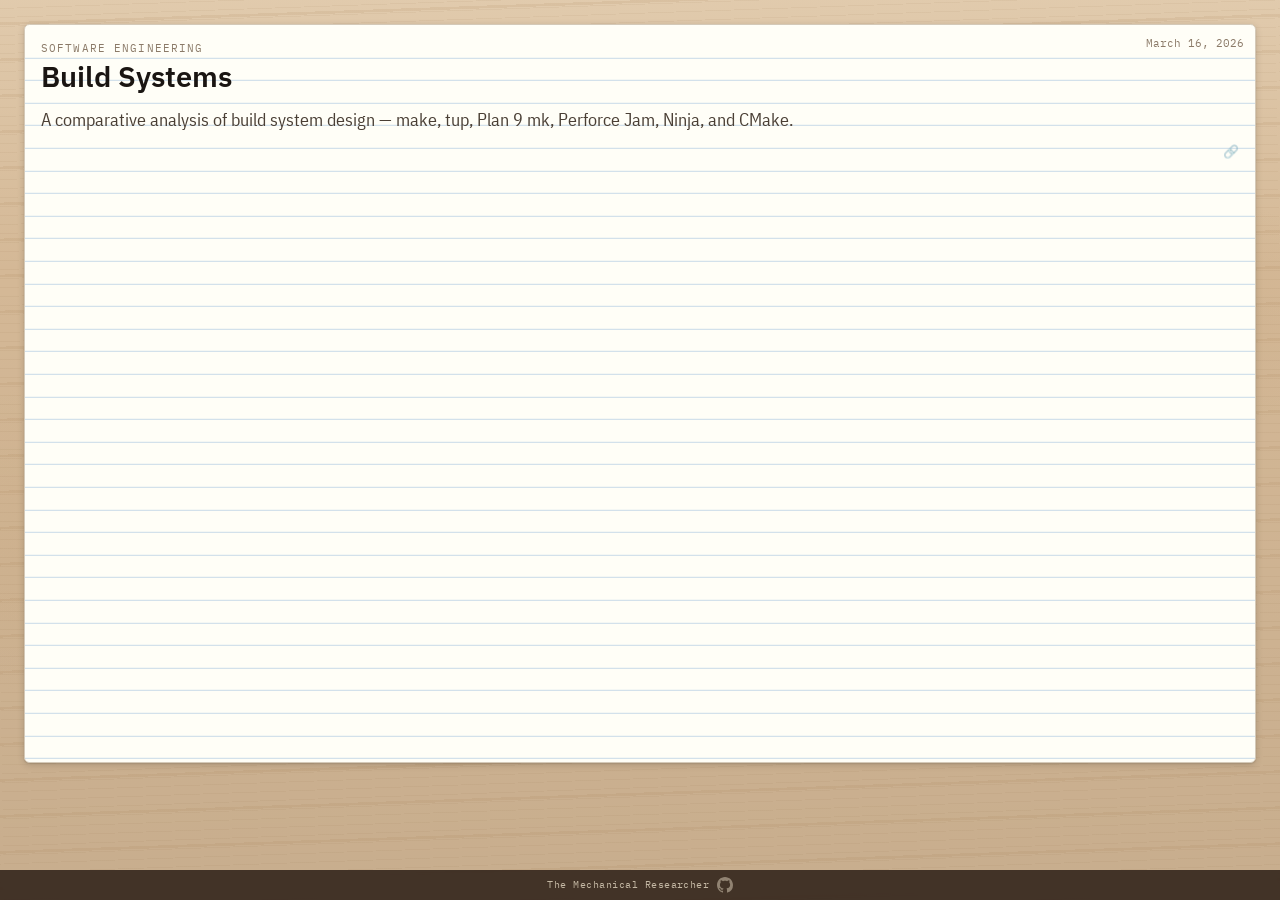
==== index.html @ 3926db24 "deploy: 2026-03-17 06:07:48 UTC" ====
<!DOCTYPE html>
<html lang="en">
<head>
  <meta charset="utf-8">
  <meta name="viewport" content="width=device-width, initial-scale=1">
  <title>The Mechanical Researcher</title>
  <link rel="stylesheet" href="static/css/index.css">
  <link rel="stylesheet" href="https://fonts.googleapis.com/css2?family=IBM+Plex+Sans:wght@400;600&family=IBM+Plex+Sans+Condensed:wght@400;600&family=IBM+Plex+Mono:wght@400&display=swap">
</head>
<body>
  <div class="desk-scene">
    <div class="desk-surface">
      <div class="mug"><span class="mug-base"></span></div>
      <div class="pen"></div>
      <div class="card-stack" id="card-stack">
        <!-- card stack visual (decorative) -->
      </div>
    </div>
    <div class="active-card-area" id="active-card-area">
      <!-- cards are injected here by JS -->
    </div>
  </div>
  <div class="grid-overlay" id="grid-overlay">
    <div class="grid-container" id="grid-container"></div>
  </div>
  <button class="grid-close" id="grid-close">&times;</button>
  <footer class="bottom-bar">
    <span class="site-title">The Mechanical Researcher</span>
    <a href="https://github.com/OrangeTide/the-mechanical-researcher" class="github-link" title="View on GitHub">
      <svg width="16" height="16" viewBox="0 0 16 16" fill="currentColor"><path d="M8 0C3.58 0 0 3.58 0 8c0 3.54 2.29 6.53 5.47 7.59.4.07.55-.17.55-.38 0-.19-.01-.82-.01-1.49-2.01.37-2.53-.49-2.69-.94-.09-.23-.48-.94-.82-1.13-.28-.15-.68-.52-.01-.53.63-.01 1.08.58 1.23.82.72 1.21 1.87.87 2.33.66.07-.52.28-.87.51-1.07-1.78-.2-3.64-.89-3.64-3.95 0-.87.31-1.59.82-2.15-.08-.2-.36-1.02.08-2.12 0 0 .67-.21 2.2.82.64-.18 1.32-.27 2-.27.68 0 1.36.09 2 .27 1.53-1.04 2.2-.82 2.2-.82.44 1.1.16 1.92.08 2.12.51.56.82 1.27.82 2.15 0 3.07-1.87 3.75-3.65 3.95.29.25.54.73.54 1.48 0 1.07-.01 1.93-.01 2.2 0 .21.15.46.55.38A8.01 8.01 0 0016 8c0-4.42-3.58-8-8-8z"/></svg>
    </a>
  </footer>
  <script>
    window.CARDS = [
      {"title":"Build Systems","abstract":"A comparative analysis of build system design — make, tup, Plan 9 mk, Perforce Jam, Ninja, and CMake.","date":"2026-03-16","dateDisplay":"March 16, 2026","category":"software engineering","url":"build-systems/index.html"}
    ];
  </script>
  <script src="static/js/card-stack.js"></script>
</body>
</html>
---- static/css/index.css ----
/* Index page styles — The Mechanical Researcher */
/* Desk scene with card stack */
/* All sizes proportional via vw/vh/vmin/% — no fixed pixel dimensions */

*, *::before, *::after {
  box-sizing: border-box;
  margin: 0;
  padding: 0;
}

html, body {
  height: 100%;
  overflow: hidden;
  font-family: 'IBM Plex Sans', sans-serif;
}

/* --- Desk scene --- */

.desk-scene {
  width: 100%;
  height: 100%;
  /* Light warm wood base color */
  background-color: #d4b896;
  /* Wood grain: converging lines for oblique perspective feel */
  background-image:
    /* Broad grain bands — slightly converging toward top (oblique) */
    repeating-linear-gradient(
      178deg,
      transparent,
      transparent 2.5vh,
      rgba(160,120,75,0.12) 2.5vh,
      rgba(160,120,75,0.12) 2.8vh,
      transparent 2.8vh,
      transparent 4vh
    ),
    /* Fine grain lines */
    repeating-linear-gradient(
      178deg,
      transparent,
      transparent 0.9vh,
      rgba(140,105,65,0.07) 0.9vh,
      rgba(140,105,65,0.07) 1vh
    ),
    /* Subtle knot / color variation */
    radial-gradient(
      ellipse 40vw 25vh at 30% 60%,
      rgba(190,150,100,0.25) 0%,
      transparent 100%
    ),
    radial-gradient(
      ellipse 30vw 20vh at 75% 35%,
      rgba(175,135,90,0.2) 0%,
      transparent 100%
    ),
    /* Oblique shading — lighter at top (further), darker at bottom (closer) */
    linear-gradient(
      to bottom,
      rgba(255,245,225,0.3) 0%,
      transparent 30%,
      rgba(0,0,0,0.06) 100%
    );
  position: relative;
  display: flex;
  align-items: center;
  justify-content: center;
}

.desk-surface {
  position: absolute;
  width: 100%;
  height: 100%;
  pointer-events: none;
}

/* Make mug clickable */
.mug {
  pointer-events: auto;
  cursor: pointer;
}

/* --- Mug (oblique 3D view — cylinder seen from above-right) --- */
/* Built from: elliptical rim, cylindrical body with shading, elliptical base, handle */

.mug {
  position: absolute;
  left: 50%;
  top: 50%;
  transform: translate(-50%, -50%);
  width: 5.5vmin;
  height: 7vmin;
  /* Cylindrical body — vertical gradient for light/shadow curvature */
  background:
    linear-gradient(
      90deg,
      #c4b8a4 0%,
      #ddd5c8 15%,
      #ece6dc 35%,
      #f5f0e8 50%,
      #ece6dc 65%,
      #ddd5c8 85%,
      #c4b8a4 100%
    );
  border-radius: 50% 50% 50% 50% / 4% 4% 6% 6%;
  box-shadow:
    0.3vmin 0.5vmin 1.5vmin rgba(0,0,0,0.3),
    -0.1vmin 0 0.3vmin rgba(0,0,0,0.08);
}

/* Elliptical rim (top opening — seen from oblique above) */
.mug::before {
  content: '';
  position: absolute;
  top: -0.6vmin;
  left: -0.15vmin;
  width: calc(100% + 0.3vmin);
  height: 2.8vmin;
  border-radius: 50%;
  /* Outer rim */
  border: 0.25vmin solid #b8aa96;
  /* Tea liquid inside — darker center, lighter edge (meniscus) */
  background:
    radial-gradient(
      ellipse 70% 60% at 45% 50%,
      #5c4430 0%,
      #7a5e42 50%,
      #967754 80%,
      #b8aa96 100%
    );
  box-shadow:
    inset 0 0.2vmin 0.5vmin rgba(0,0,0,0.2),
    inset 0 -0.1vmin 0.3vmin rgba(255,255,255,0.1);
}

/* Elliptical base (bottom of mug — visible in oblique view) */
/* We use a box-shadow trick since we've used both pseudo-elements */
/* The bottom curvature is handled by the body's border-radius + a bottom shadow */

/* Elliptical base (bottom of cylinder — only bottom half visible) */
.mug-base {
  position: absolute;
  bottom: -0.9vmin;
  left: -0.15vmin;
  width: calc(100% + 0.3vmin);
  height: 1.8vmin;
  border-radius: 50%;
  background:
    linear-gradient(
      90deg,
      #a89880 0%,
      #c4b8a4 30%,
      #d4c9b8 50%,
      #c4b8a4 70%,
      #a89880 100%
    );
  box-shadow: 0 0.3vmin 0.6vmin rgba(0,0,0,0.2);
  z-index: -1;
  clip-path: inset(50% 0 0 0);
}

/* Handle — C-shaped, attached to the right side */
.mug::after {
  content: '';
  position: absolute;
  right: -1.8vmin;
  top: 18%;
  width: 1.8vmin;
  height: 3.2vmin;
  border: 0.35vmin solid transparent;
  border-right-color: #c4b8a4;
  border-top-color: #c4b8a4;
  border-bottom-color: #c4b8a4;
  border-radius: 0 50% 50% 0;
  /* Shading on handle */
  background:
    linear-gradient(
      180deg,
      #ddd5c8 0%,
      #ece6dc 40%,
      #ddd5c8 100%
    );
  background-clip: padding-box;
  box-shadow: 0.15vmin 0.2vmin 0.4vmin rgba(0,0,0,0.15);
}

/* --- Pen --- */

.pen {
  position: absolute;
  left: 15%;
  bottom: 25%;
  width: 12vmin;
  height: 0.7vmin;
  background: linear-gradient(90deg, #1a1512 0%, #1a1512 75%, #c4a44a 75%, #c4a44a 85%, #1a1512 85%);
  border-radius: 0.15vmin 0.35vmin 0.35vmin 0.15vmin;
  transform: rotate(-12deg);
  box-shadow: 0.1vmin 0.2vmin 0.6vmin rgba(0,0,0,0.3);
}

.pen::before {
  content: '';
  position: absolute;
  left: -0.9vmin;
  top: 0.08vmin;
  width: 1vmin;
  height: 0.5vmin;
  background: linear-gradient(90deg, #8b7a68, #1a1512);
  clip-path: polygon(0 50%, 100% 0, 100% 100%);
}

/* --- Card stack (decorative pile on desk, oblique view) --- */

.card-stack {
  position: absolute;
  right: 12%;
  top: 50%;
  transform: translateY(-50%) perspective(50vmin) rotateX(45deg);
  transform-style: preserve-3d;
  width: 18vmin;
  height: calc(18vmin * 3 / 5);  /* 5:3 aspect ratio */
  pointer-events: none;
}

/* --- Active card area (where the zoomed card lives) --- */

.active-card-area {
  position: absolute;
  inset: 0;
  display: flex;
  align-items: center;
  justify-content: center;
  z-index: 5;
  pointer-events: none;
}

/* --- Index card --- */

.index-card {
  position: absolute;
  background: #fffef7;
  border: 1px solid #d4c9b8;
  border-radius: 0.6vmin;
  padding: 1em;
  box-shadow:
    0 0.2vmin 0.8vmin rgba(0,0,0,0.15),
    0 0.1vmin 0.2vmin rgba(0,0,0,0.1);
  cursor: pointer;
  pointer-events: auto;
  transform-origin: center center;
  will-change: transform, opacity;
  transition: none;
  /* Lined paper effect */
  background-image:
    repeating-linear-gradient(
      transparent,
      transparent 2.4vmin,
      #c8dae8 2.4vmin,
      #c8dae8 calc(2.4vmin + 1px)
    );
  background-position: 0 1.2vmin;
}

.index-card .card-date {
  position: absolute;
  top: 1em;
  right: 1em;
  font-family: 'IBM Plex Mono', monospace;
  font-size: 0.7em;
  color: #8b7a68;
}

.index-card .card-category {
  font-family: 'IBM Plex Mono', monospace;
  font-size: 0.7em;
  text-transform: uppercase;
  letter-spacing: 0.1em;
  color: #8b7a68;
  margin-bottom: 0.3em;
}

.index-card .card-title {
  font-family: 'IBM Plex Sans', sans-serif;
  font-size: 1.8em;
  font-weight: 600;
  color: #1a1512;
  line-height: 1.3;
  margin-bottom: 0.4em;
}

.index-card .card-abstract {
  font-family: 'IBM Plex Sans Condensed', sans-serif;
  font-size: 1.1em;
  color: #4a3f35;
  line-height: 1.5;
}

.index-card .card-footer {
  display: flex;
  align-items: center;
  justify-content: flex-end;
  margin-top: 0.6em;
}

.card-permalink {
  font-size: 0.8em;
  text-decoration: none;
  color: #8b7a68;
  opacity: 0.5;
  transition: opacity 0.15s ease;
  cursor: pointer;
}

.card-permalink:hover {
  opacity: 1;
}

/* --- End card --- */

.index-card.end-card {
  background-image: none;
  display: flex;
  align-items: center;
  justify-content: center;
}

.index-card.end-card .card-title {
  text-align: center;
  color: #8b7a68;
  font-size: max(1rem, 2.2vmin);
}

/* --- Bottom bar --- */

.bottom-bar {
  position: fixed;
  bottom: 0;
  left: 0;
  right: 0;
  text-align: center;
  padding: 0.8vh 1vw;
  background: rgba(43, 30, 22, 0.85);
  backdrop-filter: blur(4px);
  z-index: 20;
}

.bottom-bar {
  display: flex;
  align-items: center;
  justify-content: center;
  gap: 0.8vmin;
}

.bottom-bar .site-title {
  font-family: 'IBM Plex Mono', monospace;
  font-size: max(0.6rem, 0.9vmin);
  color: #c4b8a4;
  letter-spacing: 0.05em;
}

.bottom-bar .github-link {
  color: #c4b8a4;
  opacity: 0.6;
  transition: opacity 0.15s ease;
  line-height: 1;
  display: flex;
}

.bottom-bar .github-link:hover {
  opacity: 1;
}

/* ========================================================
   Grid (exploded) view
   ======================================================== */

.grid-overlay {
  position: fixed;
  inset: 0;
  z-index: 50;
  background: #d4b896;
  overflow-y: auto;
  overflow-x: hidden;
  display: none;
}

.grid-overlay.active {
  display: block;
}

.grid-close {
  position: fixed;
  top: 2vmin;
  right: 2vmin;
  z-index: 60;
  width: 5vmin;
  height: 5vmin;
  min-width: 2rem;
  min-height: 2rem;
  border-radius: 50%;
  border: 0.2vmin solid #8b7a68;
  background: #fffef7;
  color: #4a3f35;
  font-size: max(1rem, 2vmin);
  line-height: 1;
  cursor: pointer;
  display: none;
  align-items: center;
  justify-content: center;
  box-shadow: 0 0.2vmin 0.8vmin rgba(0,0,0,0.15);
}

.grid-close:hover {
  background: #f0e8d8;
}

.grid-overlay.active ~ .grid-close {
  display: flex;
}

.grid-container {
  display: grid;
  grid-template-columns: 1fr;
  gap: 3vmin;
  padding: 5vmin 4vw 8vmin;
  max-width: 80rem;
  margin: 0 auto;
}

@media (min-width: 600px) {
  .grid-container {
    grid-template-columns: repeat(2, 1fr);
  }
}

@media (min-width: 1000px) {
  .grid-container {
    grid-template-columns: repeat(3, 1fr);
  }
}

.grid-card {
  background: #fffef7;
  border: 1px solid #d4c9b8;
  border-radius: 0.6vmin;
  padding: 2vmin;
  aspect-ratio: 5 / 3;
  cursor: pointer;
  box-shadow:
    0 0.2vmin 0.8vmin rgba(0,0,0,0.15),
    0 0.1vmin 0.2vmin rgba(0,0,0,0.1);
  background-image:
    repeating-linear-gradient(
      transparent,
      transparent 2.4vmin,
      #c8dae8 2.4vmin,
      #c8dae8 calc(2.4vmin + 1px)
    );
  background-position: 0 1.2vmin;
  display: flex;
  flex-direction: column;
  justify-content: center;
  transition: transform 0.15s ease, box-shadow 0.15s ease;
}

.grid-card:hover {
  transform: translateY(-0.3vmin);
  box-shadow:
    0 0.4vmin 1.2vmin rgba(0,0,0,0.2),
    0 0.2vmin 0.4vmin rgba(0,0,0,0.12);
}

.grid-card {
  position: relative;
}

.grid-card .card-date {
  position: absolute;
  top: 2vmin;
  right: 2vmin;
  font-family: 'IBM Plex Mono', monospace;
  font-size: max(0.55rem, 0.9vmin);
  color: #8b7a68;
}

.grid-card .card-category {
  font-family: 'IBM Plex Mono', monospace;
  font-size: max(0.55rem, 0.9vmin);
  text-transform: uppercase;
  letter-spacing: 0.1em;
  color: #8b7a68;
  margin-bottom: 0.3vmin;
}

.grid-card .card-title {
  font-family: 'IBM Plex Sans', sans-serif;
  font-size: max(0.85rem, 1.6vmin);
  font-weight: 600;
  color: #1a1512;
  line-height: 1.3;
  margin-bottom: 0.5vmin;
}

.grid-card .card-abstract {
  font-family: 'IBM Plex Sans Condensed', sans-serif;
  font-size: max(0.7rem, 1.1vmin);
  color: #4a3f35;
  line-height: 1.5;
}

.grid-card .card-footer {
  display: flex;
  align-items: center;
  justify-content: flex-end;
  margin-top: auto;
  padding-top: 0.5vmin;
}
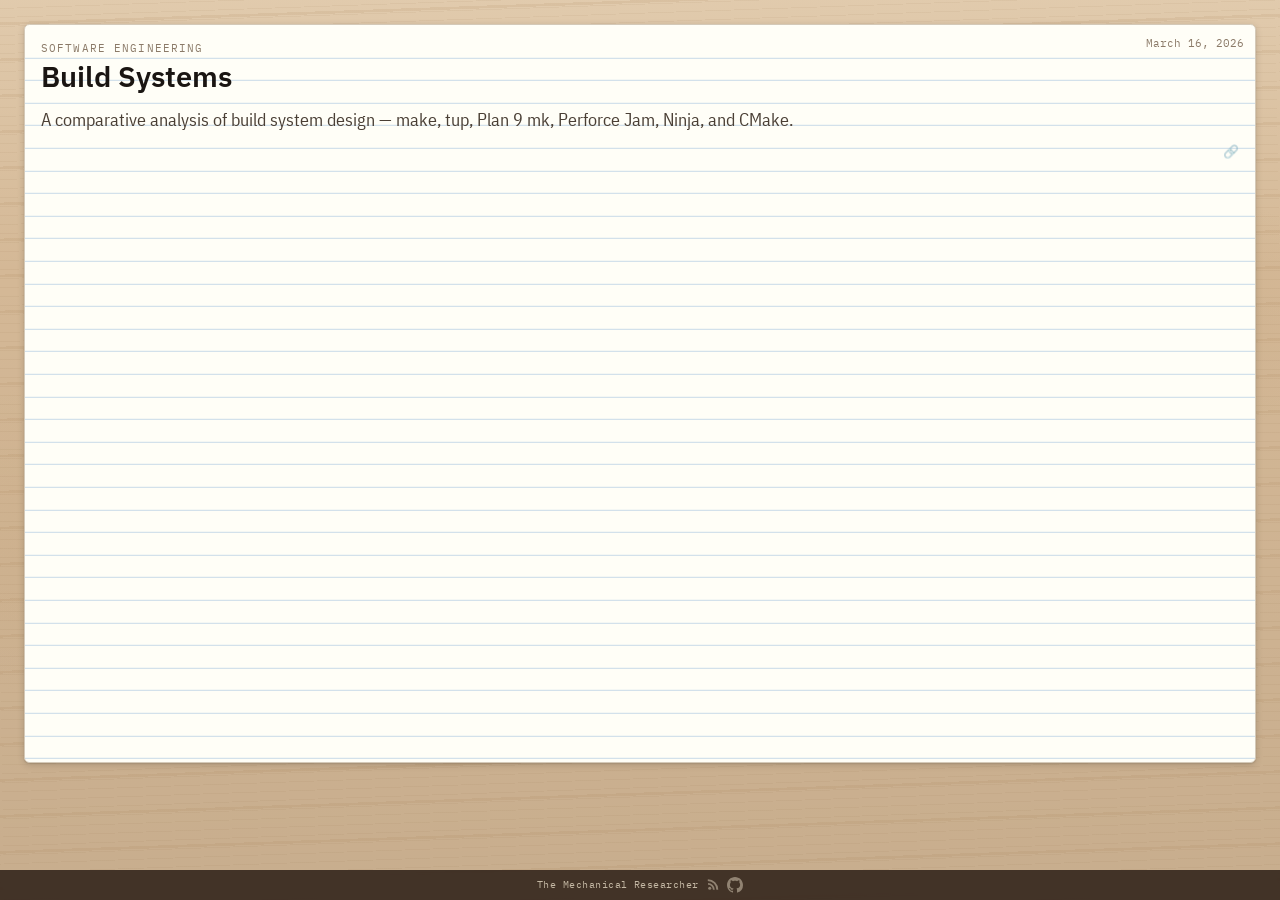
==== commit 7fc0e888: "deploy: 2026-03-17 06:21:33 UTC" ====
--- a/index.html
+++ b/index.html
@@ -6,6 +6,7 @@
   <title>The Mechanical Researcher</title>
   <link rel="stylesheet" href="static/css/index.css">
   <link rel="stylesheet" href="https://fonts.googleapis.com/css2?family=IBM+Plex+Sans:wght@400;600&family=IBM+Plex+Sans+Condensed:wght@400;600&family=IBM+Plex+Mono:wght@400&display=swap">
+  <link rel="alternate" type="application/rss+xml" title="The Mechanical Researcher" href="feed.xml">
 </head>
 <body>
   <div class="desk-scene">
@@ -26,6 +27,9 @@
   <button class="grid-close" id="grid-close">&times;</button>
   <footer class="bottom-bar">
     <span class="site-title">The Mechanical Researcher</span>
+    <a href="feed.xml" class="rss-link" title="RSS Feed">
+      <svg width="14" height="14" viewBox="0 0 256 256" fill="currentColor"><circle cx="68" cy="189" r="28"/><path d="M160 213h-34a89 89 0 0 0-89-89V90a123 123 0 0 1 123 123z"/><path d="M224 213h-34a157 157 0 0 0-157-157V22a191 191 0 0 1 191 191z"/></svg>
+    </a>
     <a href="https://github.com/OrangeTide/the-mechanical-researcher" class="github-link" title="View on GitHub">
       <svg width="16" height="16" viewBox="0 0 16 16" fill="currentColor"><path d="M8 0C3.58 0 0 3.58 0 8c0 3.54 2.29 6.53 5.47 7.59.4.07.55-.17.55-.38 0-.19-.01-.82-.01-1.49-2.01.37-2.53-.49-2.69-.94-.09-.23-.48-.94-.82-1.13-.28-.15-.68-.52-.01-.53.63-.01 1.08.58 1.23.82.72 1.21 1.87.87 2.33.66.07-.52.28-.87.51-1.07-1.78-.2-3.64-.89-3.64-3.95 0-.87.31-1.59.82-2.15-.08-.2-.36-1.02.08-2.12 0 0 .67-.21 2.2.82.64-.18 1.32-.27 2-.27.68 0 1.36.09 2 .27 1.53-1.04 2.2-.82 2.2-.82.44 1.1.16 1.92.08 2.12.51.56.82 1.27.82 2.15 0 3.07-1.87 3.75-3.65 3.95.29.25.54.73.54 1.48 0 1.07-.01 1.93-.01 2.2 0 .21.15.46.55.38A8.01 8.01 0 0016 8c0-4.42-3.58-8-8-8z"/></svg>
     </a>
--- a/static/css/index.css
+++ b/static/css/index.css
@@ -356,7 +356,8 @@
   letter-spacing: 0.05em;
 }
 
-.bottom-bar .github-link {
+.bottom-bar .github-link,
+.bottom-bar .rss-link {
   color: #c4b8a4;
   opacity: 0.6;
   transition: opacity 0.15s ease;
@@ -364,7 +365,8 @@
   display: flex;
 }
 
-.bottom-bar .github-link:hover {
+.bottom-bar .github-link:hover,
+.bottom-bar .rss-link:hover {
   opacity: 1;
 }
 
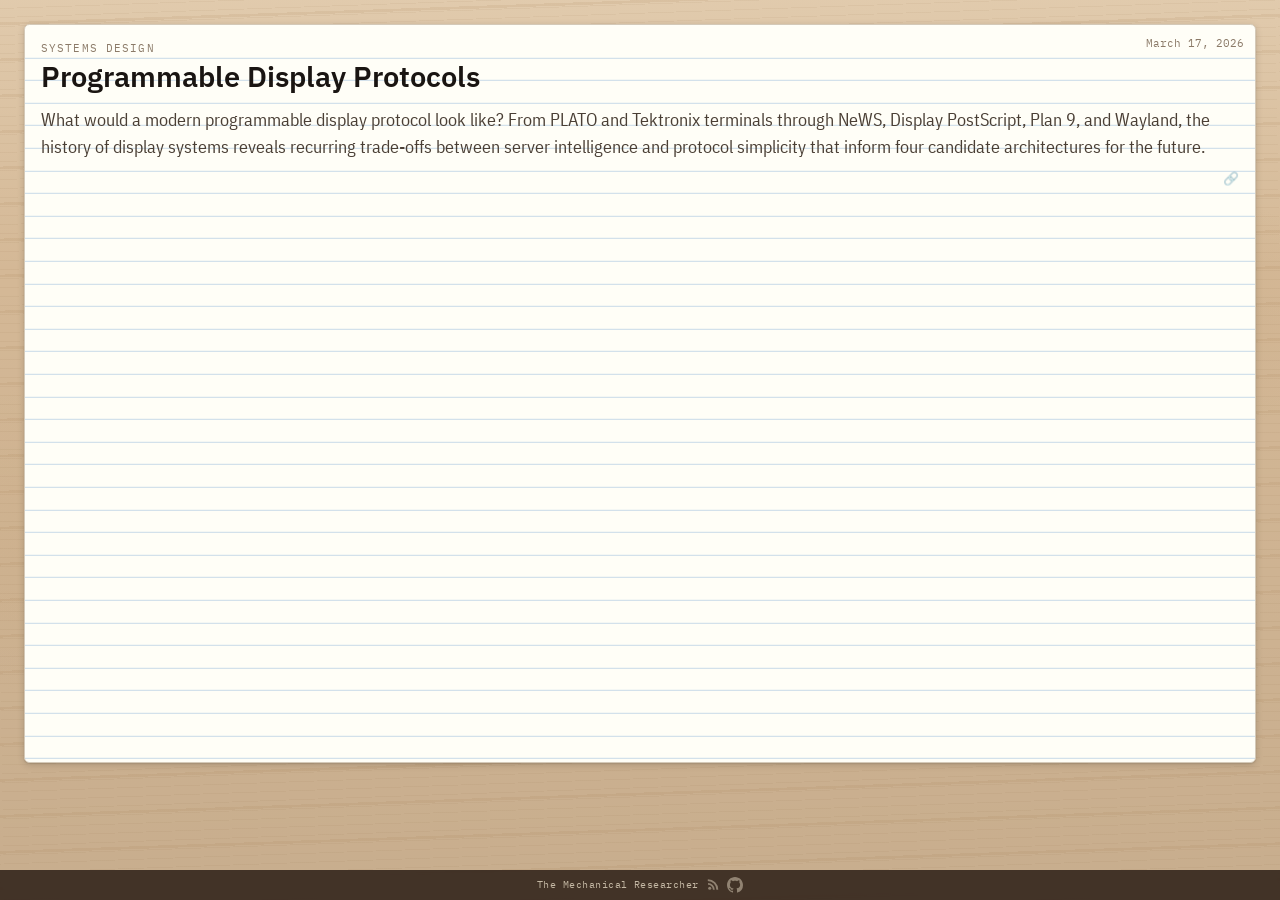
==== commit 518d871a: "deploy: 2026-03-18 02:58:29 UTC" ====
--- a/index.html
+++ b/index.html
@@ -11,8 +11,13 @@
 <body>
   <div class="desk-scene">
     <div class="desk-surface">
-      <div class="mug"><span class="mug-base"></span></div>
-      <div class="pen"></div>
+      <div class="mug"><span class="mug-chip"></span><span class="mug-base"></span></div>
+      <div class="pen" id="pen"></div>
+      <div class="packages" id="packages" title="Source downloads">
+        <div class="package package-bottom"></div>
+        <div class="package package-top"></div>
+      </div>
+      <button class="info-btn" id="info-btn" title="About this site">?</button>
       <div class="card-stack" id="card-stack">
         <!-- card stack visual (decorative) -->
       </div>
@@ -25,6 +30,23 @@
     <div class="grid-container" id="grid-container"></div>
   </div>
   <button class="grid-close" id="grid-close">&times;</button>
+  <div class="packages-overlay" id="packages-overlay">
+    <div class="packages-modal">
+      <button class="packages-close" id="packages-close">&times;</button>
+      <h2 class="packages-title">Source Downloads</h2>
+      <div class="packages-list" id="packages-list"></div>
+    </div>
+  </div>
+  <div class="info-overlay" id="info-overlay">
+    <div class="info-card">
+      <button class="info-close" id="info-close">&times;</button>
+      <p>The concept I had for this blog was that you can read an article while drinking your coffee or tea.</p>
+      <p>The articles themselves are based on my box of note cards with random ideas I never got around to doing. I have perhaps 50+ potential topics in my index cards and moleskine alone, collected over about 25 years.</p>
+      <p>And realistically I&rsquo;m not going to do any of them. So I&rsquo;ve fed into the AI slop machine to construct something that readers might find entertaining and informative and maybe even insightful.</p>
+      <p>Perhaps if one of these research topics yields something interesting that will inspire someone to dive into it further.</p>
+      <p class="info-hint">(try clicking the coffee cup to begin)</p>
+    </div>
+  </div>
   <footer class="bottom-bar">
     <span class="site-title">The Mechanical Researcher</span>
     <a href="feed.xml" class="rss-link" title="RSS Feed">
@@ -36,7 +58,10 @@
   </footer>
   <script>
     window.CARDS = [
-      {"title":"Build Systems","abstract":"A comparative analysis of build system design — make, tup, Plan 9 mk, Perforce Jam, Ninja, and CMake.","date":"2026-03-16","dateDisplay":"March 16, 2026","category":"software engineering","url":"build-systems/index.html"}
+      {"title":"Programmable Display Protocols","abstract":"What would a modern programmable display protocol look like? From PLATO and Tektronix terminals through NeWS, Display PostScript, Plan 9, and Wayland, the history of display systems reveals recurring trade-offs between server intelligence and protocol simplicity that inform four candidate architectures for the future.","date":"2026-03-17","dateDisplay":"March 17, 2026","category":"systems design","url":"programmable-display-protocols/index.html"},{"title":"Build Systems","abstract":"A comparative analysis of build system design — make, tup, Plan 9 mk, Perforce Jam, Ninja, and CMake.","date":"2026-03-16","dateDisplay":"March 16, 2026","category":"software engineering","url":"build-systems/index.html"}
+    ];
+    window.PACKAGES = [
+      {"name":"Programmable Display Protocols","zip":"programmable-display-protocols/programmable-display-protocols-source.zip","date":"2026-03-17","dateDisplay":"March 17, 2026","size":"30 KB","article":"programmable-display-protocols/index.html"}
     ];
   </script>
   <script src="static/js/card-stack.js"></script>
--- a/static/css/index.css
+++ b/static/css/index.css
@@ -78,122 +78,134 @@
   cursor: pointer;
 }
 
-/* --- Mug (oblique 3D view — cylinder seen from above-right) --- */
-/* Built from: elliptical rim, cylindrical body with shading, elliptical base, handle */
+/* --- Mug (teal diner mug, oblique 3D view from above) --- */
+/* Proportions: ~3.25" diameter body, ~4.5" with handle, vs 5" card width */
+/* Card stack is 18vmin wide, so mug body ≈ 12vmin wide */
 
 .mug {
   position: absolute;
-  left: 50%;
-  top: 50%;
-  transform: translate(-50%, -50%);
-  width: 5.5vmin;
-  height: 7vmin;
-  /* Cylindrical body — vertical gradient for light/shadow curvature */
+  left: 22%;
+  top: 26%;
+  width: 12vmin;
+  height: 14vmin;
+  /* Cylindrical body — horizontal gradient for left/right curvature shading */
   background:
     linear-gradient(
       90deg,
-      #c4b8a4 0%,
-      #ddd5c8 15%,
-      #ece6dc 35%,
-      #f5f0e8 50%,
-      #ece6dc 65%,
-      #ddd5c8 85%,
-      #c4b8a4 100%
+      #1a6b6b 0%,
+      #2a8a8a 12%,
+      #35a0a0 30%,
+      #3bb0ab 48%,
+      #35a0a0 66%,
+      #2a8a8a 85%,
+      #1a6b6b 100%
     );
-  border-radius: 50% 50% 50% 50% / 4% 4% 6% 6%;
+  border-radius: 50% 50% 50% 50% / 3% 3% 5% 5%;
   box-shadow:
-    0.3vmin 0.5vmin 1.5vmin rgba(0,0,0,0.3),
-    -0.1vmin 0 0.3vmin rgba(0,0,0,0.08);
+    0.4vmin 0.8vmin 2vmin rgba(0,0,0,0.35),
+    -0.15vmin 0 0.4vmin rgba(0,0,0,0.1);
+}
+
+/* Chip in the rim — small notch on the left edge */
+.mug-chip {
+  position: absolute;
+  top: 0.2vmin;
+  left: 1.5vmin;
+  width: 1.2vmin;
+  height: 0.8vmin;
+  background: #d4b896; /* desk wood color showing through */
+  border-radius: 0 0 50% 50%;
+  z-index: 5;
+  box-shadow: inset 0 0.1vmin 0.2vmin rgba(0,0,0,0.15);
 }
 
 /* Elliptical rim (top opening — seen from oblique above) */
 .mug::before {
   content: '';
   position: absolute;
-  top: -0.6vmin;
-  left: -0.15vmin;
-  width: calc(100% + 0.3vmin);
-  height: 2.8vmin;
+  top: -1.2vmin;
+  left: -0.2vmin;
+  width: calc(100% + 0.4vmin);
+  height: 5vmin;
   border-radius: 50%;
-  /* Outer rim */
-  border: 0.25vmin solid #b8aa96;
-  /* Tea liquid inside — darker center, lighter edge (meniscus) */
+  /* Thick rim edge */
+  border: 0.4vmin solid #1a6b6b;
+  /* Tea/coffee liquid inside — darker center, lighter edge (meniscus) */
   background:
     radial-gradient(
       ellipse 70% 60% at 45% 50%,
-      #5c4430 0%,
-      #7a5e42 50%,
-      #967754 80%,
-      #b8aa96 100%
+      #3a2210 0%,
+      #5c3a1e 35%,
+      #7a5533 65%,
+      #1a6b6b 100%
     );
   box-shadow:
-    inset 0 0.2vmin 0.5vmin rgba(0,0,0,0.2),
-    inset 0 -0.1vmin 0.3vmin rgba(255,255,255,0.1);
-}
-
-/* Elliptical base (bottom of mug — visible in oblique view) */
-/* We use a box-shadow trick since we've used both pseudo-elements */
-/* The bottom curvature is handled by the body's border-radius + a bottom shadow */
-
-/* Elliptical base (bottom of cylinder — only bottom half visible) */
+    inset 0 0.3vmin 0.8vmin rgba(0,0,0,0.3),
+    inset 0 -0.15vmin 0.4vmin rgba(255,255,255,0.08);
+}
+
+/* Elliptical base (bottom of cylinder — overlaps body to avoid gap) */
 .mug-base {
   position: absolute;
-  bottom: -0.9vmin;
-  left: -0.15vmin;
-  width: calc(100% + 0.3vmin);
-  height: 1.8vmin;
+  bottom: -0.6vmin;
+  left: -0.2vmin;
+  width: calc(100% + 0.4vmin);
+  height: 3vmin;
   border-radius: 50%;
   background:
     linear-gradient(
       90deg,
-      #a89880 0%,
-      #c4b8a4 30%,
-      #d4c9b8 50%,
-      #c4b8a4 70%,
-      #a89880 100%
+      #155858 0%,
+      #1a6b6b 30%,
+      #228080 50%,
+      #1a6b6b 70%,
+      #155858 100%
     );
-  box-shadow: 0 0.3vmin 0.6vmin rgba(0,0,0,0.2);
+  box-shadow: 0 0.4vmin 1vmin rgba(0,0,0,0.25);
   z-index: -1;
   clip-path: inset(50% 0 0 0);
 }
 
-/* Handle — C-shaped, attached to the right side */
+/* Handle — thick C-shape, diner style, flush against body */
 .mug::after {
   content: '';
   position: absolute;
-  right: -1.8vmin;
-  top: 18%;
-  width: 1.8vmin;
-  height: 3.2vmin;
-  border: 0.35vmin solid transparent;
-  border-right-color: #c4b8a4;
-  border-top-color: #c4b8a4;
-  border-bottom-color: #c4b8a4;
+  right: -2.5vmin;
+  top: 20%;
+  width: 3vmin;
+  height: 5.5vmin;
+  border: 0.7vmin solid transparent;
+  border-right-color: #2a8a8a;
+  border-top-color: #2a8a8a;
+  border-bottom-color: #2a8a8a;
   border-radius: 0 50% 50% 0;
   /* Shading on handle */
   background:
     linear-gradient(
       180deg,
-      #ddd5c8 0%,
-      #ece6dc 40%,
-      #ddd5c8 100%
+      #35a0a0 0%,
+      #3bb0ab 30%,
+      #35a0a0 70%,
+      #2a8a8a 100%
     );
   background-clip: padding-box;
-  box-shadow: 0.15vmin 0.2vmin 0.4vmin rgba(0,0,0,0.15);
+  box-shadow: 0.2vmin 0.3vmin 0.6vmin rgba(0,0,0,0.2);
 }
 
 /* --- Pen --- */
 
 .pen {
   position: absolute;
-  left: 15%;
-  bottom: 25%;
+  left: 38%;
+  bottom: 18%;
   width: 12vmin;
   height: 0.7vmin;
   background: linear-gradient(90deg, #1a1512 0%, #1a1512 75%, #c4a44a 75%, #c4a44a 85%, #1a1512 85%);
   border-radius: 0.15vmin 0.35vmin 0.35vmin 0.15vmin;
   transform: rotate(-12deg);
   box-shadow: 0.1vmin 0.2vmin 0.6vmin rgba(0,0,0,0.3);
+  pointer-events: auto;
+  cursor: pointer;
 }
 
 .pen::before {
@@ -211,8 +223,8 @@
 
 .card-stack {
   position: absolute;
-  right: 12%;
-  top: 50%;
+  right: 14%;
+  top: 42%;
   transform: translateY(-50%) perspective(50vmin) rotateX(45deg);
   transform-style: preserve-3d;
   width: 18vmin;
@@ -236,19 +248,88 @@
 
 .index-card {
   position: absolute;
-  background: #fffef7;
-  border: 1px solid #d4c9b8;
+  background: transparent;
+  border: none;
   border-radius: 0.6vmin;
-  padding: 1em;
-  box-shadow:
-    0 0.2vmin 0.8vmin rgba(0,0,0,0.15),
-    0 0.1vmin 0.2vmin rgba(0,0,0,0.1);
   cursor: pointer;
   pointer-events: auto;
   transform-origin: center center;
   will-change: transform, opacity;
   transition: none;
-  /* Lined paper effect */
+  transform-style: preserve-3d;
+}
+
+.index-card .card-date {
+  position: absolute;
+  top: 1em;
+  right: 1em;
+  font-family: 'IBM Plex Mono', monospace;
+  font-size: 0.7em;
+  color: #8b7a68;
+}
+
+.index-card .card-category {
+  font-family: 'IBM Plex Mono', monospace;
+  font-size: 0.7em;
+  text-transform: uppercase;
+  letter-spacing: 0.1em;
+  color: #8b7a68;
+  margin-bottom: 0.3em;
+}
+
+.index-card .card-title {
+  font-family: 'IBM Plex Sans', sans-serif;
+  font-size: 1.8em;
+  font-weight: 600;
+  color: #1a1512;
+  line-height: 1.3;
+  margin-bottom: 0.4em;
+}
+
+.index-card .card-abstract {
+  font-family: 'IBM Plex Sans Condensed', sans-serif;
+  font-size: 1.1em;
+  color: #4a3f35;
+  line-height: 1.5;
+}
+
+.index-card .card-footer {
+  display: flex;
+  align-items: center;
+  justify-content: flex-end;
+  margin-top: 0.6em;
+}
+
+.card-permalink {
+  font-size: 0.8em;
+  text-decoration: none;
+  color: #8b7a68;
+  opacity: 0.5;
+  transition: opacity 0.15s ease;
+  cursor: pointer;
+}
+
+.card-permalink:hover {
+  opacity: 1;
+}
+
+/* --- Card back (visible during flip) --- */
+
+.index-card .card-back {
+  position: absolute;
+  inset: 0;
+  border-radius: inherit;
+  visibility: hidden;
+  background: #fffef7;
+  border: 1px solid #d4c9b8;
+  overflow: hidden;
+  box-shadow:
+    0 0.2vmin 0.8vmin rgba(0,0,0,0.15),
+    0 0.1vmin 0.2vmin rgba(0,0,0,0.1);
+}
+
+/* Back face styles — applied randomly via data-back attribute */
+.index-card .card-back[data-back="lines"] {
   background-image:
     repeating-linear-gradient(
       transparent,
@@ -259,64 +340,52 @@
   background-position: 0 1.2vmin;
 }
 
-.index-card .card-date {
-  position: absolute;
-  top: 1em;
-  right: 1em;
-  font-family: 'IBM Plex Mono', monospace;
-  font-size: 0.7em;
-  color: #8b7a68;
-}
-
-.index-card .card-category {
-  font-family: 'IBM Plex Mono', monospace;
-  font-size: 0.7em;
-  text-transform: uppercase;
-  letter-spacing: 0.1em;
-  color: #8b7a68;
-  margin-bottom: 0.3em;
-}
-
-.index-card .card-title {
-  font-family: 'IBM Plex Sans', sans-serif;
-  font-size: 1.8em;
-  font-weight: 600;
-  color: #1a1512;
-  line-height: 1.3;
-  margin-bottom: 0.4em;
-}
-
-.index-card .card-abstract {
-  font-family: 'IBM Plex Sans Condensed', sans-serif;
-  font-size: 1.1em;
-  color: #4a3f35;
-  line-height: 1.5;
-}
-
-.index-card .card-footer {
-  display: flex;
-  align-items: center;
-  justify-content: flex-end;
-  margin-top: 0.6em;
-}
-
-.card-permalink {
-  font-size: 0.8em;
-  text-decoration: none;
-  color: #8b7a68;
-  opacity: 0.5;
-  transition: opacity 0.15s ease;
-  cursor: pointer;
-}
-
-.card-permalink:hover {
-  opacity: 1;
+.index-card .card-back[data-back="stain"] {
+  background-image:
+    radial-gradient(
+      ellipse 35% 40% at 65% 40%,
+      rgba(140, 100, 60, 0.12) 0%,
+      rgba(140, 100, 60, 0.06) 40%,
+      transparent 70%
+    ),
+    radial-gradient(
+      ellipse 20% 25% at 60% 45%,
+      rgba(120, 80, 40, 0.08) 0%,
+      transparent 60%
+    );
+}
+
+.index-card .card-back[data-back="blank"] {
+  /* just the cream card, nothing else */
+}
+
+.index-card .card-front {
+  position: absolute;
+  inset: 0;
+  padding: 1em;
+  background: #fffef7;
+  border: 1px solid #d4c9b8;
+  border-radius: inherit;
+  box-shadow:
+    0 0.2vmin 0.8vmin rgba(0,0,0,0.15),
+    0 0.1vmin 0.2vmin rgba(0,0,0,0.1);
+  background-image:
+    repeating-linear-gradient(
+      transparent,
+      transparent 2.4vmin,
+      #c8dae8 2.4vmin,
+      #c8dae8 calc(2.4vmin + 1px)
+    );
+  background-position: 0 1.2vmin;
 }
 
 /* --- End card --- */
 
 .index-card.end-card {
   background-image: none;
+}
+
+.index-card.end-card .card-front {
   display: flex;
   align-items: center;
   justify-content: center;
@@ -368,6 +437,358 @@
 .bottom-bar .github-link:hover,
 .bottom-bar .rss-link:hover {
   opacity: 1;
+}
+
+/* --- Info button (on desk next to pen) --- */
+
+.info-btn {
+  position: absolute;
+  left: 40%;
+  bottom: 24%;
+  width: 3vmin;
+  height: 3vmin;
+  min-width: 1.5rem;
+  min-height: 1.5rem;
+  border-radius: 50%;
+  border: 0.15vmin solid #8b7a68;
+  background: rgba(255, 254, 247, 0.8);
+  color: #6b5b4a;
+  font-family: 'IBM Plex Sans', sans-serif;
+  pointer-events: auto;
+  font-size: max(0.65rem, 1.4vmin);
+  font-weight: 600;
+  line-height: 1;
+  cursor: pointer;
+  display: flex;
+  align-items: center;
+  justify-content: center;
+  box-shadow: 0 0.1vmin 0.4vmin rgba(0,0,0,0.15);
+  transition: background 0.15s ease, transform 0.15s ease;
+}
+
+.info-btn:hover {
+  background: #fffef7;
+  transform: scale(1.1);
+}
+
+/* --- Info overlay --- */
+
+.info-overlay {
+  position: fixed;
+  inset: 0;
+  z-index: 100;
+  background: rgba(43, 30, 22, 0.7);
+  backdrop-filter: blur(4px);
+  display: none;
+  align-items: center;
+  justify-content: center;
+  padding: 2rem;
+}
+
+.info-overlay.active {
+  display: flex;
+}
+
+.info-card {
+  background: #fffef7;
+  border: 1px solid #d4c9b8;
+  border-radius: 8px;
+  padding: 2.5rem;
+  max-width: 32rem;
+  width: 100%;
+  box-shadow: 0 0.5vmin 2vmin rgba(0,0,0,0.3);
+  position: relative;
+  font-family: 'IBM Plex Sans Condensed', sans-serif;
+  font-size: 1rem;
+  color: #4a3f35;
+  line-height: 1.7;
+}
+
+.info-card p {
+  margin-bottom: 1em;
+}
+
+.info-card p:last-child {
+  margin-bottom: 0;
+}
+
+.info-hint {
+  font-family: 'IBM Plex Mono', monospace;
+  font-size: 0.85em;
+  color: #8b7a68;
+  font-style: italic;
+}
+
+.info-close {
+  position: absolute;
+  top: 0.75rem;
+  right: 0.75rem;
+  width: 2rem;
+  height: 2rem;
+  border-radius: 50%;
+  border: 1px solid #d4c9b8;
+  background: #fffef7;
+  color: #6b5b4a;
+  font-size: 1.2rem;
+  line-height: 1;
+  cursor: pointer;
+  display: flex;
+  align-items: center;
+  justify-content: center;
+}
+
+.info-close:hover {
+  background: #f0e8d8;
+}
+
+/* --- Brown packages (source downloads) --- */
+
+.packages {
+  position: absolute;
+  left: 8%;
+  bottom: 28%;
+  width: 16vmin;
+  height: 8vmin;
+  pointer-events: auto;
+  cursor: pointer;
+  transform: perspective(50vmin) rotateX(40deg) rotate(-3deg);
+  transform-style: preserve-3d;
+}
+
+.package {
+  position: absolute;
+  left: 0;
+  width: 100%;
+  border-radius: 0.3vmin;
+  /* Kraft paper texture */
+  background:
+    repeating-linear-gradient(
+      175deg,
+      transparent,
+      transparent 1.2vmin,
+      rgba(160, 120, 70, 0.08) 1.2vmin,
+      rgba(160, 120, 70, 0.08) 1.4vmin
+    ),
+    linear-gradient(180deg, #c9a06c, #b8914e);
+  box-shadow:
+    0 0.2vmin 0.8vmin rgba(0,0,0,0.25),
+    inset 0 0.1vmin 0.3vmin rgba(255,255,255,0.15);
+}
+
+.package-bottom {
+  bottom: 0;
+  height: 55%;
+  z-index: 1;
+}
+
+.package-top {
+  bottom: 48%;
+  height: 50%;
+  width: 90%;
+  left: 5%;
+  z-index: 2;
+}
+
+/* Twine — horizontal and vertical cross lines */
+.package::before,
+.package::after {
+  content: '';
+  position: absolute;
+  background: #a08060;
+  z-index: 3;
+}
+
+/* Horizontal twine */
+.package::before {
+  top: 50%;
+  left: 0;
+  width: 100%;
+  height: 0.15vmin;
+  transform: translateY(-50%);
+}
+
+/* Vertical twine */
+.package::after {
+  left: 50%;
+  top: 0;
+  height: 100%;
+  width: 0.15vmin;
+  transform: translateX(-50%);
+}
+
+.packages:hover .package {
+  filter: brightness(1.05);
+}
+
+/* --- Packages overlay (source downloads modal) --- */
+
+.packages-overlay {
+  position: fixed;
+  inset: 0;
+  z-index: 100;
+  background: rgba(43, 30, 22, 0.7);
+  backdrop-filter: blur(4px);
+  display: none;
+  align-items: center;
+  justify-content: center;
+  padding: 2rem;
+}
+
+.packages-overlay.active {
+  display: flex;
+}
+
+.packages-modal {
+  background: #fffef7;
+  border: 1px solid #d4c9b8;
+  border-radius: 8px;
+  padding: 2rem;
+  max-width: 36rem;
+  width: 100%;
+  max-height: 80vh;
+  overflow-y: auto;
+  box-shadow: 0 0.5vmin 2vmin rgba(0,0,0,0.3);
+  position: relative;
+}
+
+.packages-title {
+  font-family: 'IBM Plex Sans', sans-serif;
+  font-size: 1.2rem;
+  font-weight: 600;
+  color: #1a1512;
+  margin-bottom: 1.25rem;
+}
+
+.packages-close {
+  position: absolute;
+  top: 0.75rem;
+  right: 0.75rem;
+  width: 2rem;
+  height: 2rem;
+  border-radius: 50%;
+  border: 1px solid #2c2420;
+  background: #fffef7;
+  color: #2c2420;
+  font-size: 1.2rem;
+  line-height: 1;
+  cursor: pointer;
+  display: flex;
+  align-items: center;
+  justify-content: center;
+}
+
+.packages-close:hover {
+  background: #f0e8d8;
+}
+
+/* Package index cards */
+.pkg-card {
+  background: #fffef7;
+  border: 1px solid #d4c9b8;
+  border-radius: 4px;
+  padding: 1rem 1.25rem;
+  margin-bottom: 0.75rem;
+  /* Lined paper effect */
+  background-image: repeating-linear-gradient(
+    to bottom,
+    transparent,
+    transparent 1.6em,
+    #e8dfd2 1.6em,
+    #e8dfd2 1.65em
+  );
+  background-position: 0 0.4em;
+}
+
+.pkg-card-name {
+  font-family: 'IBM Plex Sans', sans-serif;
+  font-size: 1rem;
+  font-weight: 600;
+  color: #1a1512;
+  margin-bottom: 0.25rem;
+}
+
+.pkg-card-meta {
+  font-family: 'IBM Plex Mono', monospace;
+  font-size: 0.75rem;
+  color: #8b7a68;
+  display: flex;
+  gap: 1rem;
+  margin-bottom: 0.5rem;
+}
+
+.pkg-card-links {
+  display: flex;
+  gap: 1rem;
+  font-family: 'IBM Plex Mono', monospace;
+  font-size: 0.8rem;
+}
+
+.pkg-card-links a {
+  color: #6b5b4a;
+  text-decoration: none;
+  border: 1px solid #2c2420;
+  border-radius: 3px;
+  padding: 0.2rem 0.5rem;
+  background: #fffef7;
+}
+
+.pkg-card-links a:hover {
+  background: #f0e8d8;
+}
+
+/* --- Mobile adjustments --- */
+
+@media (max-width: 600px) {
+  .mug {
+    left: 10%;
+    top: 14%;
+    width: 16vmin;
+    height: 18vmin;
+  }
+
+  .pen {
+    left: 55%;
+    bottom: 10%;
+    width: 20vmin;
+    height: 1.2vmin;
+  }
+
+  .info-btn {
+    left: 58%;
+    bottom: 16%;
+    width: 5vmin;
+    height: 5vmin;
+    min-width: 2rem;
+    min-height: 2rem;
+    font-size: max(0.8rem, 2vmin);
+  }
+
+  .card-stack {
+    right: 50%;
+    top: 46%;
+    transform: translateX(50%) translateY(-50%) perspective(50vmin) rotateX(45deg);
+  }
+
+  .index-card {
+    border-radius: 4px;
+    padding: 0.75em;
+  }
+
+  .bottom-bar {
+    padding: 0.6vh 2vw;
+  }
+
+  .info-card {
+    padding: 1.5rem;
+    font-size: 0.9rem;
+  }
+
+  .packages {
+    left: 70%;
+    top: 12%;
+    width: 14vmin;
+    height: 7vmin;
+  }
 }
 
 /* ========================================================
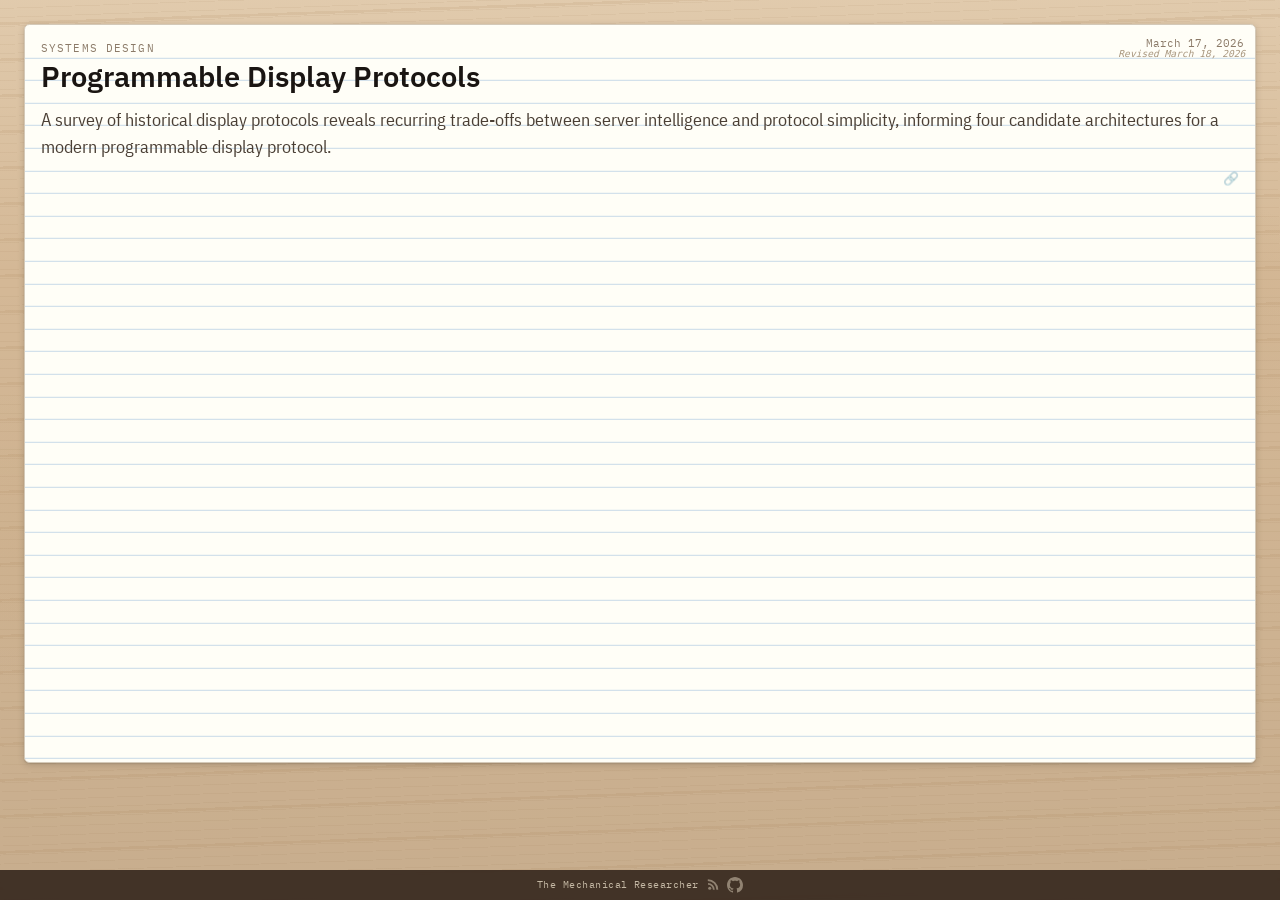
==== commit 37e77f61: "deploy: 2026-03-18 23:30:14 UTC" ====
--- a/index.html
+++ b/index.html
@@ -58,10 +58,10 @@
   </footer>
   <script>
     window.CARDS = [
-      {"title":"Programmable Display Protocols","abstract":"What would a modern programmable display protocol look like? From PLATO and Tektronix terminals through NeWS, Display PostScript, Plan 9, and Wayland, the history of display systems reveals recurring trade-offs between server intelligence and protocol simplicity that inform four candidate architectures for the future.","date":"2026-03-17","dateDisplay":"March 17, 2026","category":"systems design","url":"programmable-display-protocols/index.html"},{"title":"Build Systems","abstract":"A comparative analysis of build system design — make, tup, Plan 9 mk, Perforce Jam, Ninja, and CMake.","date":"2026-03-16","dateDisplay":"March 16, 2026","category":"software engineering","url":"build-systems/index.html"}
+      {"title":"Programmable Display Protocols","abstract":"A survey of historical display protocols reveals recurring trade-offs between server intelligence and protocol simplicity, informing four candidate architectures for a modern programmable display protocol.","date":"2026-03-17","dateDisplay":"March 17, 2026","revisedDisplay":"March 18, 2026","category":"systems design","url":"programmable-display-protocols/index.html"},{"title":"Build Systems","abstract":"A comparative analysis of build system design — make, tup, Plan 9 mk, Perforce Jam, Ninja, and CMake.","date":"2026-03-16","dateDisplay":"March 16, 2026","revisedDisplay":"","category":"software engineering","url":"build-systems/index.html"}
     ];
     window.PACKAGES = [
-      {"name":"Programmable Display Protocols","zip":"programmable-display-protocols/programmable-display-protocols-source.zip","date":"2026-03-17","dateDisplay":"March 17, 2026","size":"30 KB","article":"programmable-display-protocols/index.html"}
+      {"name":"Programmable Display Protocols","zip":"programmable-display-protocols/programmable-display-protocols-source.zip","date":"2026-03-17","dateDisplay":"March 17, 2026","size":"31 KB","article":"programmable-display-protocols/index.html"}
     ];
   </script>
   <script src="static/js/card-stack.js"></script>
--- a/static/css/index.css
+++ b/static/css/index.css
@@ -268,6 +268,16 @@
   color: #8b7a68;
 }
 
+.index-card .card-revised {
+  position: absolute;
+  top: 2.4em;
+  right: 1em;
+  font-family: 'IBM Plex Mono', monospace;
+  font-size: 0.6em;
+  color: #a8967e;
+  font-style: italic;
+}
+
 .index-card .card-category {
   font-family: 'IBM Plex Mono', monospace;
   font-size: 0.7em;
@@ -904,6 +914,16 @@
   color: #8b7a68;
 }
 
+.grid-card .card-revised {
+  position: absolute;
+  top: 4.5vmin;
+  right: 2vmin;
+  font-family: 'IBM Plex Mono', monospace;
+  font-size: max(0.45rem, 0.75vmin);
+  color: #a8967e;
+  font-style: italic;
+}
+
 .grid-card .card-category {
   font-family: 'IBM Plex Mono', monospace;
   font-size: max(0.55rem, 0.9vmin);
